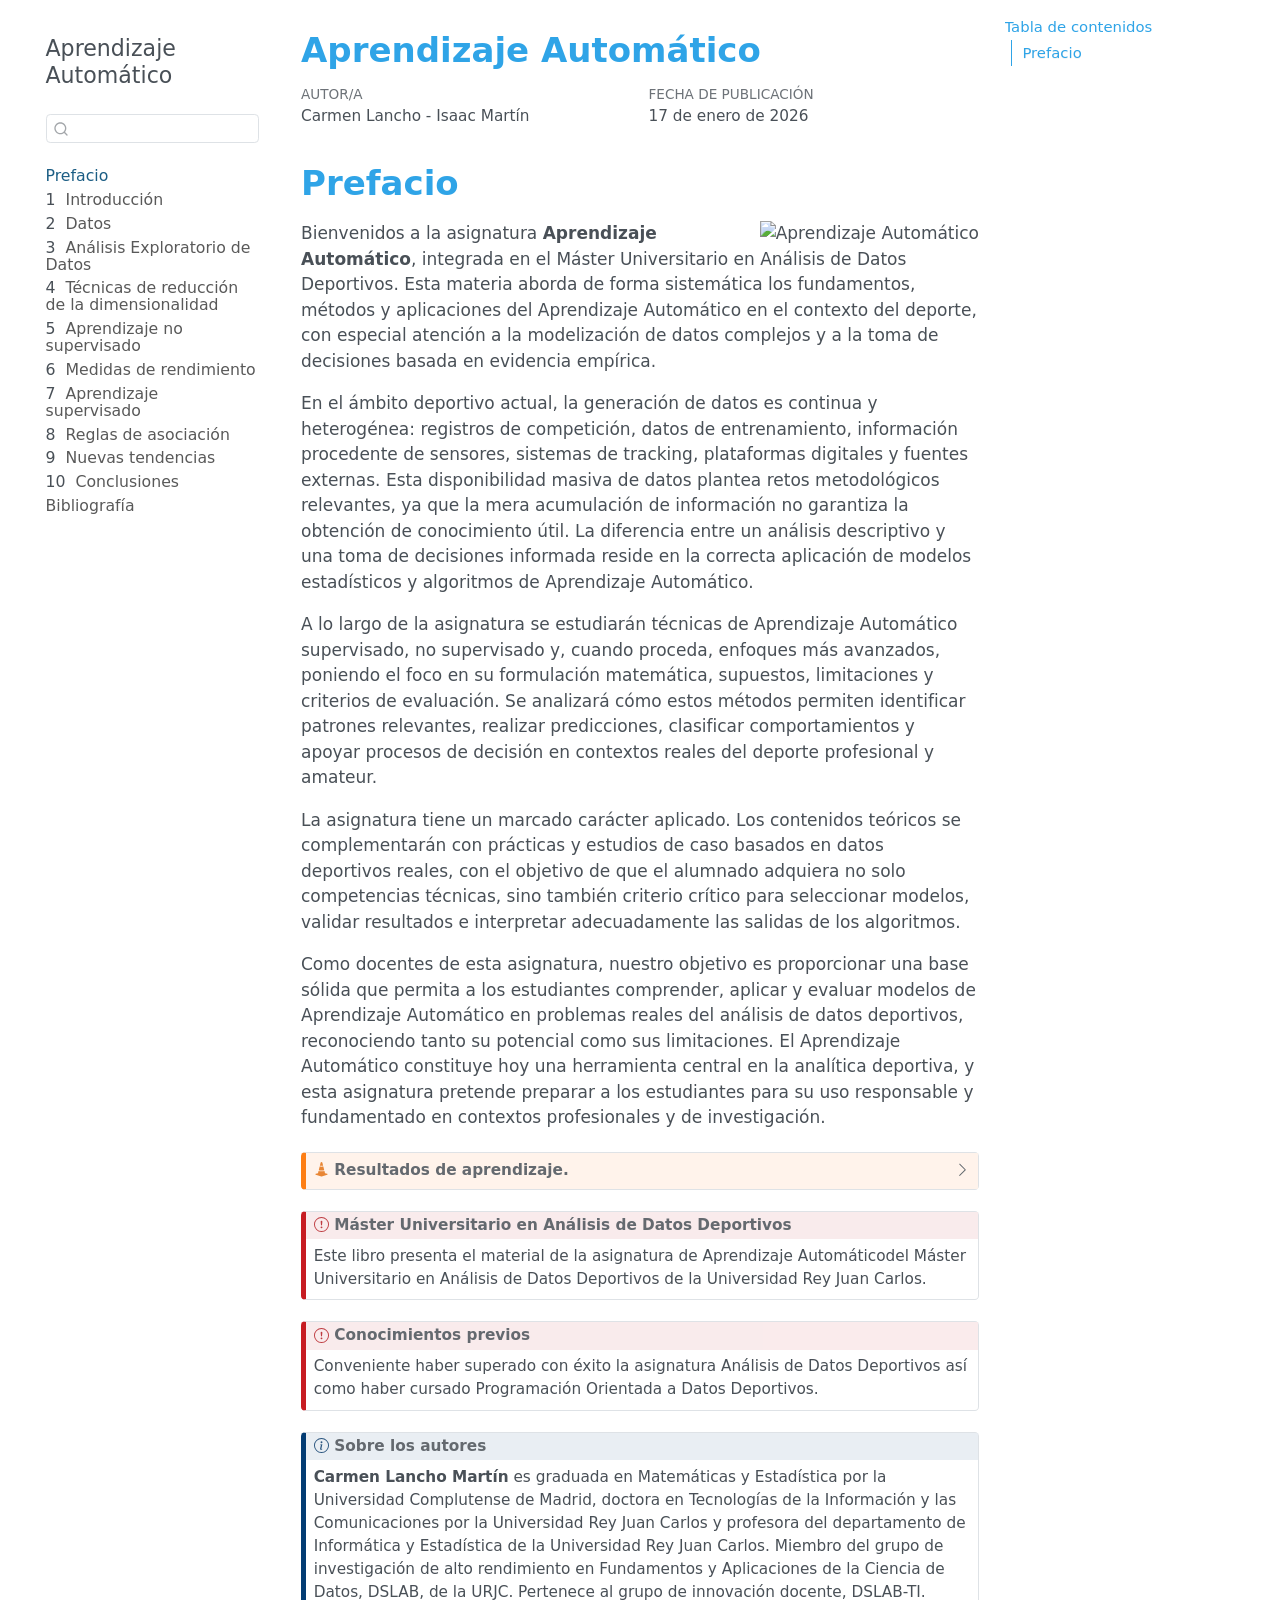
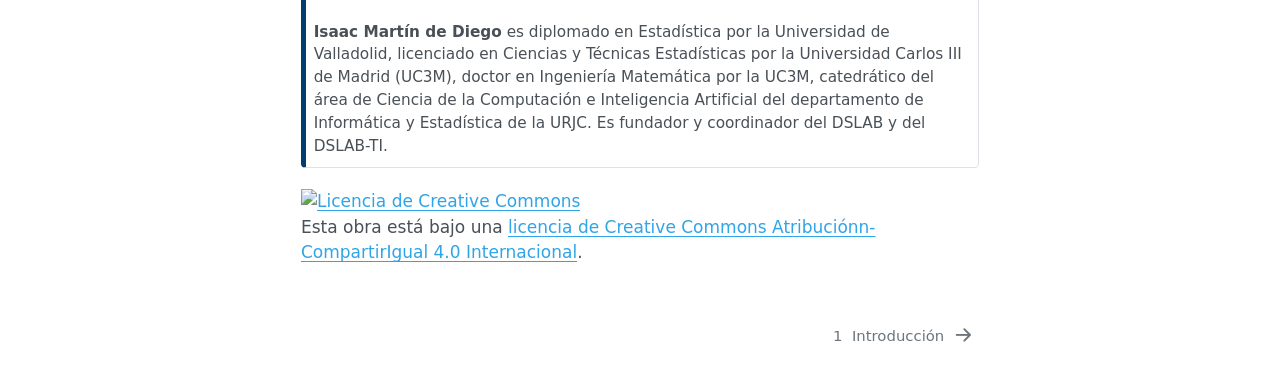
==== docs/index.html @ eb13094b "libro musa" ====
<!DOCTYPE html>
<html xmlns="http://www.w3.org/1999/xhtml" lang="es" xml:lang="es"><head>

<meta charset="utf-8">
<meta name="generator" content="quarto-1.6.42">

<meta name="viewport" content="width=device-width, initial-scale=1.0, user-scalable=yes">

<meta name="author" content="Carmen Lancho - Isaac Martín">

<title>Aprendizaje Automático</title>
<style>
code{white-space: pre-wrap;}
span.smallcaps{font-variant: small-caps;}
div.columns{display: flex; gap: min(4vw, 1.5em);}
div.column{flex: auto; overflow-x: auto;}
div.hanging-indent{margin-left: 1.5em; text-indent: -1.5em;}
ul.task-list{list-style: none;}
ul.task-list li input[type="checkbox"] {
  width: 0.8em;
  margin: 0 0.8em 0.2em -1em; /* quarto-specific, see https://github.com/quarto-dev/quarto-cli/issues/4556 */ 
  vertical-align: middle;
}
</style>


<script src="site_libs/quarto-nav/quarto-nav.js"></script>
<script src="site_libs/quarto-nav/headroom.min.js"></script>
<script src="site_libs/clipboard/clipboard.min.js"></script>
<script src="site_libs/quarto-search/autocomplete.umd.js"></script>
<script src="site_libs/quarto-search/fuse.min.js"></script>
<script src="site_libs/quarto-search/quarto-search.js"></script>
<meta name="quarto:offset" content="./">
<link href="./intro.html" rel="next">
<script src="site_libs/quarto-html/quarto.js"></script>
<script src="site_libs/quarto-html/popper.min.js"></script>
<script src="site_libs/quarto-html/tippy.umd.min.js"></script>
<script src="site_libs/quarto-html/anchor.min.js"></script>
<link href="site_libs/quarto-html/tippy.css" rel="stylesheet">
<link href="site_libs/quarto-html/quarto-syntax-highlighting-2f5df379a58b258e96c21c0638c20c03.css" rel="stylesheet" id="quarto-text-highlighting-styles">
<script src="site_libs/bootstrap/bootstrap.min.js"></script>
<link href="site_libs/bootstrap/bootstrap-icons.css" rel="stylesheet">
<link href="site_libs/bootstrap/bootstrap-23d6ac4f9a19bb637dc5af5d1e4747a8.min.css" rel="stylesheet" append-hash="true" id="quarto-bootstrap" data-mode="light">
<script id="quarto-search-options" type="application/json">{
  "location": "sidebar",
  "copy-button": false,
  "collapse-after": 3,
  "panel-placement": "start",
  "type": "textbox",
  "limit": 50,
  "keyboard-shortcut": [
    "f",
    "/",
    "s"
  ],
  "show-item-context": false,
  "language": {
    "search-no-results-text": "Sin resultados",
    "search-matching-documents-text": "documentos encontrados",
    "search-copy-link-title": "Copiar el enlace en la búsqueda",
    "search-hide-matches-text": "Ocultar resultados adicionales",
    "search-more-match-text": "resultado adicional en este documento",
    "search-more-matches-text": "resultados adicionales en este documento",
    "search-clear-button-title": "Borrar",
    "search-text-placeholder": "",
    "search-detached-cancel-button-title": "Cancelar",
    "search-submit-button-title": "Enviar",
    "search-label": "Buscar"
  }
}</script>


</head>

<body class="nav-sidebar floating">

<div id="quarto-search-results"></div>
  <header id="quarto-header" class="headroom fixed-top">
  <nav class="quarto-secondary-nav">
    <div class="container-fluid d-flex">
      <button type="button" class="quarto-btn-toggle btn" data-bs-toggle="collapse" role="button" data-bs-target=".quarto-sidebar-collapse-item" aria-controls="quarto-sidebar" aria-expanded="false" aria-label="Alternar barra lateral" onclick="if (window.quartoToggleHeadroom) { window.quartoToggleHeadroom(); }">
        <i class="bi bi-layout-text-sidebar-reverse"></i>
      </button>
        <nav class="quarto-page-breadcrumbs" aria-label="breadcrumb"><ol class="breadcrumb"><li class="breadcrumb-item"><a href="./index.html">Prefacio</a></li></ol></nav>
        <a class="flex-grow-1" role="navigation" data-bs-toggle="collapse" data-bs-target=".quarto-sidebar-collapse-item" aria-controls="quarto-sidebar" aria-expanded="false" aria-label="Alternar barra lateral" onclick="if (window.quartoToggleHeadroom) { window.quartoToggleHeadroom(); }">      
        </a>
      <button type="button" class="btn quarto-search-button" aria-label="Buscar" onclick="window.quartoOpenSearch();">
        <i class="bi bi-search"></i>
      </button>
    </div>
  </nav>
</header>
<!-- content -->
<div id="quarto-content" class="quarto-container page-columns page-rows-contents page-layout-article">
<!-- sidebar -->
  <nav id="quarto-sidebar" class="sidebar collapse collapse-horizontal quarto-sidebar-collapse-item sidebar-navigation floating overflow-auto">
    <div class="pt-lg-2 mt-2 text-left sidebar-header">
    <div class="sidebar-title mb-0 py-0">
      <a href="./">Aprendizaje Automático</a> 
    </div>
      </div>
        <div class="mt-2 flex-shrink-0 align-items-center">
        <div class="sidebar-search">
        <div id="quarto-search" class="" title="Buscar"></div>
        </div>
        </div>
    <div class="sidebar-menu-container"> 
    <ul class="list-unstyled mt-1">
        <li class="sidebar-item">
  <div class="sidebar-item-container"> 
  <a href="./index.html" class="sidebar-item-text sidebar-link active">
 <span class="menu-text">Prefacio</span></a>
  </div>
</li>
        <li class="sidebar-item">
  <div class="sidebar-item-container"> 
  <a href="./intro.html" class="sidebar-item-text sidebar-link">
 <span class="menu-text"><span class="chapter-number">1</span>&nbsp; <span class="chapter-title">Introducción</span></span></a>
  </div>
</li>
        <li class="sidebar-item">
  <div class="sidebar-item-container"> 
  <a href="./data.html" class="sidebar-item-text sidebar-link">
 <span class="menu-text"><span class="chapter-number">2</span>&nbsp; <span class="chapter-title">Datos</span></span></a>
  </div>
</li>
        <li class="sidebar-item">
  <div class="sidebar-item-container"> 
  <a href="./eda.html" class="sidebar-item-text sidebar-link">
 <span class="menu-text"><span class="chapter-number">3</span>&nbsp; <span class="chapter-title">Análisis Exploratorio de Datos</span></span></a>
  </div>
</li>
        <li class="sidebar-item">
  <div class="sidebar-item-container"> 
  <a href="./reddim.html" class="sidebar-item-text sidebar-link">
 <span class="menu-text"><span class="chapter-number">4</span>&nbsp; <span class="chapter-title">Técnicas de reducción de la dimensionalidad</span></span></a>
  </div>
</li>
        <li class="sidebar-item">
  <div class="sidebar-item-container"> 
  <a href="./aprnosup.html" class="sidebar-item-text sidebar-link">
 <span class="menu-text"><span class="chapter-number">5</span>&nbsp; <span class="chapter-title">Aprendizaje no supervisado</span></span></a>
  </div>
</li>
        <li class="sidebar-item">
  <div class="sidebar-item-container"> 
  <a href="./eval.html" class="sidebar-item-text sidebar-link">
 <span class="menu-text"><span class="chapter-number">6</span>&nbsp; <span class="chapter-title">Medidas de rendimiento</span></span></a>
  </div>
</li>
        <li class="sidebar-item">
  <div class="sidebar-item-container"> 
  <a href="./aprsup.html" class="sidebar-item-text sidebar-link">
 <span class="menu-text"><span class="chapter-number">7</span>&nbsp; <span class="chapter-title">Aprendizaje supervisado</span></span></a>
  </div>
</li>
        <li class="sidebar-item">
  <div class="sidebar-item-container"> 
  <a href="./reglas.html" class="sidebar-item-text sidebar-link">
 <span class="menu-text"><span class="chapter-number">8</span>&nbsp; <span class="chapter-title">Reglas de asociación</span></span></a>
  </div>
</li>
        <li class="sidebar-item">
  <div class="sidebar-item-container"> 
  <a href="./nuevas.html" class="sidebar-item-text sidebar-link">
 <span class="menu-text"><span class="chapter-number">9</span>&nbsp; <span class="chapter-title">Nuevas tendencias</span></span></a>
  </div>
</li>
        <li class="sidebar-item">
  <div class="sidebar-item-container"> 
  <a href="./conclusiones.html" class="sidebar-item-text sidebar-link">
 <span class="menu-text"><span class="chapter-number">10</span>&nbsp; <span class="chapter-title">Conclusiones</span></span></a>
  </div>
</li>
        <li class="sidebar-item">
  <div class="sidebar-item-container"> 
  <a href="./references.html" class="sidebar-item-text sidebar-link">
 <span class="menu-text">Bibliografía</span></a>
  </div>
</li>
    </ul>
    </div>
</nav>
<div id="quarto-sidebar-glass" class="quarto-sidebar-collapse-item" data-bs-toggle="collapse" data-bs-target=".quarto-sidebar-collapse-item"></div>
<!-- margin-sidebar -->
    <div id="quarto-margin-sidebar" class="sidebar margin-sidebar">
        <nav id="TOC" role="doc-toc" class="toc-active">
    <h2 id="toc-title">Tabla de contenidos</h2>
   
  <ul>
  <li><a href="#prefacio" id="toc-prefacio" class="nav-link active" data-scroll-target="#prefacio">Prefacio</a></li>
  </ul>
</nav>
    </div>
<!-- main -->
<main class="content" id="quarto-document-content">

<header id="title-block-header" class="quarto-title-block default">
<div class="quarto-title">
<h1 class="title">Aprendizaje Automático</h1>
</div>



<div class="quarto-title-meta">

    <div>
    <div class="quarto-title-meta-heading">Autor/a</div>
    <div class="quarto-title-meta-contents">
             <p>Carmen Lancho - Isaac Martín </p>
          </div>
  </div>
    
    <div>
    <div class="quarto-title-meta-heading">Fecha de publicación</div>
    <div class="quarto-title-meta-contents">
      <p class="date">17 de enero de 2026</p>
    </div>
  </div>
  
    
  </div>
  


</header>



<section id="prefacio" class="level1 unnumbered">
<h1 class="unnumbered">Prefacio</h1><p><img src="DSLab_logo_2.png" title="Aprendizaje Automático" class="quarto-cover-image img-fluid"></p>
<p>Bienvenidos a la asignatura <strong>Aprendizaje Automático</strong>, integrada en el Máster Universitario en Análisis de Datos Deportivos. Esta materia aborda de forma sistemática los fundamentos, métodos y aplicaciones del Aprendizaje Automático en el contexto del deporte, con especial atención a la modelización de datos complejos y a la toma de decisiones basada en evidencia empírica.</p>
<p>En el ámbito deportivo actual, la generación de datos es continua y heterogénea: registros de competición, datos de entrenamiento, información procedente de sensores, sistemas de tracking, plataformas digitales y fuentes externas. Esta disponibilidad masiva de datos plantea retos metodológicos relevantes, ya que la mera acumulación de información no garantiza la obtención de conocimiento útil. La diferencia entre un análisis descriptivo y una toma de decisiones informada reside en la correcta aplicación de modelos estadísticos y algoritmos de Aprendizaje Automático.</p>
<p>A lo largo de la asignatura se estudiarán técnicas de Aprendizaje Automático supervisado, no supervisado y, cuando proceda, enfoques más avanzados, poniendo el foco en su formulación matemática, supuestos, limitaciones y criterios de evaluación. Se analizará cómo estos métodos permiten identificar patrones relevantes, realizar predicciones, clasificar comportamientos y apoyar procesos de decisión en contextos reales del deporte profesional y amateur.</p>
<p>La asignatura tiene un marcado carácter aplicado. Los contenidos teóricos se complementarán con prácticas y estudios de caso basados en datos deportivos reales, con el objetivo de que el alumnado adquiera no solo competencias técnicas, sino también criterio crítico para seleccionar modelos, validar resultados e interpretar adecuadamente las salidas de los algoritmos.</p>
<p>Como docentes de esta asignatura, nuestro objetivo es proporcionar una base sólida que permita a los estudiantes comprender, aplicar y evaluar modelos de Aprendizaje Automático en problemas reales del análisis de datos deportivos, reconociendo tanto su potencial como sus limitaciones. El Aprendizaje Automático constituye hoy una herramienta central en la analítica deportiva, y esta asignatura pretende preparar a los estudiantes para su uso responsable y fundamentado en contextos profesionales y de investigación.</p>
<div class="callout callout-style-default callout-caution callout-titled">
<div class="callout-header d-flex align-content-center" data-bs-toggle="collapse" data-bs-target=".callout-1-contents" aria-controls="callout-1" aria-expanded="false" aria-label="Toggle callout">
<div class="callout-icon-container">
<i class="callout-icon"></i>
</div>
<div class="callout-title-container flex-fill">
Resultados de aprendizaje.
</div>
<div class="callout-btn-toggle d-inline-block border-0 py-1 ps-1 pe-0 float-end"><i class="callout-toggle"></i></div>
</div>
<div id="callout-1" class="callout-1-contents callout-collapse collapse">
<div class="callout-body-container callout-body">
<ul>
<li><p>COM1. Trabajar en equipos interdisciplinares formados por profesionales de diversos ámbitos de conocimiento relacionados con el deporte.</p></li>
<li><p>COM2. Desarrollar y aplicar ideas originales en el área de análisis de datos deportivos, utilizando para ello las metodologías y herramientas tecnológicas disponibles.</p></li>
<li><p>COM3. Desarrollar la capacidad de autoaprendizaje continuo en ingeniería y análisis de datos deportivos, utilizando fuentes de información y referencias científicas fiables y actualizadas para mantenerse al día con los avances en el estado del arte o de la técnica.</p></li>
<li><p>COM4. Redactar y presentar documentos técnicos y científicos</p></li>
<li><p>COM5. Aplicar las diferentes metodologías, procesos y herramientas de aprendizaje automático para detectar y analizar información latente en datos deportivos.</p></li>
<li><p>COM8. Integrar y aplicar las distintas metodologías y técnicas de análisis de datos en un entorno deportivo, maximizando la eficiencia y precisión de los análisis.</p></li>
<li><p>COM10. Diseñar modelos de datos avanzados adaptados al dominio deportivo.</p></li>
<li><p>COM12. Adaptar y aplicar nuevas tendencias tecnológicas, como el uso de inteligencia artificial, aprendizaje automático, Big Data, y análisis en tiempo real, en el desarrollo de sistemas de ingeniería y análisis de datos, con el fin de mejorar el rendimiento y la eficiencia en el análisis deportivo.</p></li>
<li><p>COM14. Integrar principios de sostenibilidad y responsabilidad social en proyectos de análisis de datos deportivos, promoviendo prácticas éticas, inclusivas y que respeten los derechos humanos y el medio ambiente.</p></li>
<li><p>CON1. Conocer aspectos avanzados de los lenguajes más utilizados por los analistas de datos: R, Python.</p></li>
<li><p>CON4. Clasificar las principales herramientas y plataformas del ecosistema de análisis de datos deportivos, comprendiendo sus características, funcionalidades y aplicaciones teórico/prácticas.</p></li>
<li><p>HAB1. Identificar y proponer soluciones a problemas específicos en la gestión y análisis de datos deportivos, adaptando técnicas de análisis a las necesidades de diferentes contextos y fuentes de datos en el dominio del deporte.</p></li>
<li><p>HAB3. Desarrollar modelos matemáticos que permitan evaluar el rendimiento técnico-táctico de deportistas y equipos deportivos.</p></li>
<li><p>HAB6. Aplicar técnicas de aprendizaje automático basadas en asociación, agrupamiento, árboles de decisión y redes neuronales para el análisis de grandes conjuntos de datos en el entorno deportivo</p></li>
</ul>
</div>
</div>
</div>
<div class="callout callout-style-default callout-important callout-titled" title="Máster Universitario en Análisis de Datos Deportivos">
<div class="callout-header d-flex align-content-center">
<div class="callout-icon-container">
<i class="callout-icon"></i>
</div>
<div class="callout-title-container flex-fill">
Máster Universitario en Análisis de Datos Deportivos
</div>
</div>
<div class="callout-body-container callout-body">
<p>Este libro presenta el material de la asignatura de Aprendizaje Automáticodel Máster Universitario en Análisis de Datos Deportivos de la Universidad Rey Juan Carlos.</p>
</div>
</div>
<div class="callout callout-style-default callout-important callout-titled" title="Conocimientos previos">
<div class="callout-header d-flex align-content-center">
<div class="callout-icon-container">
<i class="callout-icon"></i>
</div>
<div class="callout-title-container flex-fill">
Conocimientos previos
</div>
</div>
<div class="callout-body-container callout-body">
<p>Conveniente haber superado con éxito la asignatura Análisis de Datos Deportivos así como haber cursado Programación Orientada a Datos Deportivos.</p>
</div>
</div>
<div class="callout callout-style-default callout-note callout-titled" title="Sobre los autores">
<div class="callout-header d-flex align-content-center">
<div class="callout-icon-container">
<i class="callout-icon"></i>
</div>
<div class="callout-title-container flex-fill">
Sobre los autores
</div>
</div>
<div class="callout-body-container callout-body">
<p><strong>Carmen Lancho Martín</strong> es graduada en Matemáticas y Estadística por la Universidad Complutense de Madrid, doctora en Tecnologías de la Información y las Comunicaciones por la Universidad Rey Juan Carlos y profesora del departamento de Informática y Estadística de la Universidad Rey Juan Carlos. Miembro del grupo de investigación de alto rendimiento en Fundamentos y Aplicaciones de la Ciencia de Datos, DSLAB, de la URJC. Pertenece al grupo de innovación docente, DSLAB-TI.</p>
<p><strong>Isaac Martín de Diego</strong> es diplomado en Estadística por la Universidad de Valladolid, licenciado en Ciencias y Técnicas Estadísticas por la Universidad Carlos III de Madrid (UC3M), doctor en Ingeniería Matemática por la UC3M, catedrático del área de Ciencia de la Computación e Inteligencia Artificial del departamento de Informática y Estadística de la URJC. Es fundador y coordinador del DSLAB y del DSLAB-TI.</p>
</div>
</div>
<p><a rel="license" href="http://creativecommons.org/licenses/by-sa/4.0/"><img src="https://i.creativecommons.org/l/by-sa/4.0/88x31.png" alt="Licencia de Creative Commons" style="border-width:0"></a><br>Esta obra está bajo una <a rel="license" href="http://creativecommons.org/licenses/by-sa/4.0/">licencia de Creative Commons Atribuciónn-CompartirIgual 4.0 Internacional</a>.</p>


</section>

</main> <!-- /main -->
<script id="quarto-html-after-body" type="application/javascript">
window.document.addEventListener("DOMContentLoaded", function (event) {
  const toggleBodyColorMode = (bsSheetEl) => {
    const mode = bsSheetEl.getAttribute("data-mode");
    const bodyEl = window.document.querySelector("body");
    if (mode === "dark") {
      bodyEl.classList.add("quarto-dark");
      bodyEl.classList.remove("quarto-light");
    } else {
      bodyEl.classList.add("quarto-light");
      bodyEl.classList.remove("quarto-dark");
    }
  }
  const toggleBodyColorPrimary = () => {
    const bsSheetEl = window.document.querySelector("link#quarto-bootstrap");
    if (bsSheetEl) {
      toggleBodyColorMode(bsSheetEl);
    }
  }
  toggleBodyColorPrimary();  
  const icon = "";
  const anchorJS = new window.AnchorJS();
  anchorJS.options = {
    placement: 'right',
    icon: icon
  };
  anchorJS.add('.anchored');
  const isCodeAnnotation = (el) => {
    for (const clz of el.classList) {
      if (clz.startsWith('code-annotation-')) {                     
        return true;
      }
    }
    return false;
  }
  const onCopySuccess = function(e) {
    // button target
    const button = e.trigger;
    // don't keep focus
    button.blur();
    // flash "checked"
    button.classList.add('code-copy-button-checked');
    var currentTitle = button.getAttribute("title");
    button.setAttribute("title", "Copiado");
    let tooltip;
    if (window.bootstrap) {
      button.setAttribute("data-bs-toggle", "tooltip");
      button.setAttribute("data-bs-placement", "left");
      button.setAttribute("data-bs-title", "Copiado");
      tooltip = new bootstrap.Tooltip(button, 
        { trigger: "manual", 
          customClass: "code-copy-button-tooltip",
          offset: [0, -8]});
      tooltip.show();    
    }
    setTimeout(function() {
      if (tooltip) {
        tooltip.hide();
        button.removeAttribute("data-bs-title");
        button.removeAttribute("data-bs-toggle");
        button.removeAttribute("data-bs-placement");
      }
      button.setAttribute("title", currentTitle);
      button.classList.remove('code-copy-button-checked');
    }, 1000);
    // clear code selection
    e.clearSelection();
  }
  const getTextToCopy = function(trigger) {
      const codeEl = trigger.previousElementSibling.cloneNode(true);
      for (const childEl of codeEl.children) {
        if (isCodeAnnotation(childEl)) {
          childEl.remove();
        }
      }
      return codeEl.innerText;
  }
  const clipboard = new window.ClipboardJS('.code-copy-button:not([data-in-quarto-modal])', {
    text: getTextToCopy
  });
  clipboard.on('success', onCopySuccess);
  if (window.document.getElementById('quarto-embedded-source-code-modal')) {
    const clipboardModal = new window.ClipboardJS('.code-copy-button[data-in-quarto-modal]', {
      text: getTextToCopy,
      container: window.document.getElementById('quarto-embedded-source-code-modal')
    });
    clipboardModal.on('success', onCopySuccess);
  }
    var localhostRegex = new RegExp(/^(?:http|https):\/\/localhost\:?[0-9]*\//);
    var mailtoRegex = new RegExp(/^mailto:/);
      var filterRegex = new RegExp('/' + window.location.host + '/');
    var isInternal = (href) => {
        return filterRegex.test(href) || localhostRegex.test(href) || mailtoRegex.test(href);
    }
    // Inspect non-navigation links and adorn them if external
 	var links = window.document.querySelectorAll('a[href]:not(.nav-link):not(.navbar-brand):not(.toc-action):not(.sidebar-link):not(.sidebar-item-toggle):not(.pagination-link):not(.no-external):not([aria-hidden]):not(.dropdown-item):not(.quarto-navigation-tool):not(.about-link)');
    for (var i=0; i<links.length; i++) {
      const link = links[i];
      if (!isInternal(link.href)) {
        // undo the damage that might have been done by quarto-nav.js in the case of
        // links that we want to consider external
        if (link.dataset.originalHref !== undefined) {
          link.href = link.dataset.originalHref;
        }
      }
    }
  function tippyHover(el, contentFn, onTriggerFn, onUntriggerFn) {
    const config = {
      allowHTML: true,
      maxWidth: 500,
      delay: 100,
      arrow: false,
      appendTo: function(el) {
          return el.parentElement;
      },
      interactive: true,
      interactiveBorder: 10,
      theme: 'quarto',
      placement: 'bottom-start',
    };
    if (contentFn) {
      config.content = contentFn;
    }
    if (onTriggerFn) {
      config.onTrigger = onTriggerFn;
    }
    if (onUntriggerFn) {
      config.onUntrigger = onUntriggerFn;
    }
    window.tippy(el, config); 
  }
  const noterefs = window.document.querySelectorAll('a[role="doc-noteref"]');
  for (var i=0; i<noterefs.length; i++) {
    const ref = noterefs[i];
    tippyHover(ref, function() {
      // use id or data attribute instead here
      let href = ref.getAttribute('data-footnote-href') || ref.getAttribute('href');
      try { href = new URL(href).hash; } catch {}
      const id = href.replace(/^#\/?/, "");
      const note = window.document.getElementById(id);
      if (note) {
        return note.innerHTML;
      } else {
        return "";
      }
    });
  }
  const xrefs = window.document.querySelectorAll('a.quarto-xref');
  const processXRef = (id, note) => {
    // Strip column container classes
    const stripColumnClz = (el) => {
      el.classList.remove("page-full", "page-columns");
      if (el.children) {
        for (const child of el.children) {
          stripColumnClz(child);
        }
      }
    }
    stripColumnClz(note)
    if (id === null || id.startsWith('sec-')) {
      // Special case sections, only their first couple elements
      const container = document.createElement("div");
      if (note.children && note.children.length > 2) {
        container.appendChild(note.children[0].cloneNode(true));
        for (let i = 1; i < note.children.length; i++) {
          const child = note.children[i];
          if (child.tagName === "P" && child.innerText === "") {
            continue;
          } else {
            container.appendChild(child.cloneNode(true));
            break;
          }
        }
        if (window.Quarto?.typesetMath) {
          window.Quarto.typesetMath(container);
        }
        return container.innerHTML
      } else {
        if (window.Quarto?.typesetMath) {
          window.Quarto.typesetMath(note);
        }
        return note.innerHTML;
      }
    } else {
      // Remove any anchor links if they are present
      const anchorLink = note.querySelector('a.anchorjs-link');
      if (anchorLink) {
        anchorLink.remove();
      }
      if (window.Quarto?.typesetMath) {
        window.Quarto.typesetMath(note);
      }
      if (note.classList.contains("callout")) {
        return note.outerHTML;
      } else {
        return note.innerHTML;
      }
    }
  }
  for (var i=0; i<xrefs.length; i++) {
    const xref = xrefs[i];
    tippyHover(xref, undefined, function(instance) {
      instance.disable();
      let url = xref.getAttribute('href');
      let hash = undefined; 
      if (url.startsWith('#')) {
        hash = url;
      } else {
        try { hash = new URL(url).hash; } catch {}
      }
      if (hash) {
        const id = hash.replace(/^#\/?/, "");
        const note = window.document.getElementById(id);
        if (note !== null) {
          try {
            const html = processXRef(id, note.cloneNode(true));
            instance.setContent(html);
          } finally {
            instance.enable();
            instance.show();
          }
        } else {
          // See if we can fetch this
          fetch(url.split('#')[0])
          .then(res => res.text())
          .then(html => {
            const parser = new DOMParser();
            const htmlDoc = parser.parseFromString(html, "text/html");
            const note = htmlDoc.getElementById(id);
            if (note !== null) {
              const html = processXRef(id, note);
              instance.setContent(html);
            } 
          }).finally(() => {
            instance.enable();
            instance.show();
          });
        }
      } else {
        // See if we can fetch a full url (with no hash to target)
        // This is a special case and we should probably do some content thinning / targeting
        fetch(url)
        .then(res => res.text())
        .then(html => {
          const parser = new DOMParser();
          const htmlDoc = parser.parseFromString(html, "text/html");
          const note = htmlDoc.querySelector('main.content');
          if (note !== null) {
            // This should only happen for chapter cross references
            // (since there is no id in the URL)
            // remove the first header
            if (note.children.length > 0 && note.children[0].tagName === "HEADER") {
              note.children[0].remove();
            }
            const html = processXRef(null, note);
            instance.setContent(html);
          } 
        }).finally(() => {
          instance.enable();
          instance.show();
        });
      }
    }, function(instance) {
    });
  }
      let selectedAnnoteEl;
      const selectorForAnnotation = ( cell, annotation) => {
        let cellAttr = 'data-code-cell="' + cell + '"';
        let lineAttr = 'data-code-annotation="' +  annotation + '"';
        const selector = 'span[' + cellAttr + '][' + lineAttr + ']';
        return selector;
      }
      const selectCodeLines = (annoteEl) => {
        const doc = window.document;
        const targetCell = annoteEl.getAttribute("data-target-cell");
        const targetAnnotation = annoteEl.getAttribute("data-target-annotation");
        const annoteSpan = window.document.querySelector(selectorForAnnotation(targetCell, targetAnnotation));
        const lines = annoteSpan.getAttribute("data-code-lines").split(",");
        const lineIds = lines.map((line) => {
          return targetCell + "-" + line;
        })
        let top = null;
        let height = null;
        let parent = null;
        if (lineIds.length > 0) {
            //compute the position of the single el (top and bottom and make a div)
            const el = window.document.getElementById(lineIds[0]);
            top = el.offsetTop;
            height = el.offsetHeight;
            parent = el.parentElement.parentElement;
          if (lineIds.length > 1) {
            const lastEl = window.document.getElementById(lineIds[lineIds.length - 1]);
            const bottom = lastEl.offsetTop + lastEl.offsetHeight;
            height = bottom - top;
          }
          if (top !== null && height !== null && parent !== null) {
            // cook up a div (if necessary) and position it 
            let div = window.document.getElementById("code-annotation-line-highlight");
            if (div === null) {
              div = window.document.createElement("div");
              div.setAttribute("id", "code-annotation-line-highlight");
              div.style.position = 'absolute';
              parent.appendChild(div);
            }
            div.style.top = top - 2 + "px";
            div.style.height = height + 4 + "px";
            div.style.left = 0;
            let gutterDiv = window.document.getElementById("code-annotation-line-highlight-gutter");
            if (gutterDiv === null) {
              gutterDiv = window.document.createElement("div");
              gutterDiv.setAttribute("id", "code-annotation-line-highlight-gutter");
              gutterDiv.style.position = 'absolute';
              const codeCell = window.document.getElementById(targetCell);
              const gutter = codeCell.querySelector('.code-annotation-gutter');
              gutter.appendChild(gutterDiv);
            }
            gutterDiv.style.top = top - 2 + "px";
            gutterDiv.style.height = height + 4 + "px";
          }
          selectedAnnoteEl = annoteEl;
        }
      };
      const unselectCodeLines = () => {
        const elementsIds = ["code-annotation-line-highlight", "code-annotation-line-highlight-gutter"];
        elementsIds.forEach((elId) => {
          const div = window.document.getElementById(elId);
          if (div) {
            div.remove();
          }
        });
        selectedAnnoteEl = undefined;
      };
        // Handle positioning of the toggle
    window.addEventListener(
      "resize",
      throttle(() => {
        elRect = undefined;
        if (selectedAnnoteEl) {
          selectCodeLines(selectedAnnoteEl);
        }
      }, 10)
    );
    function throttle(fn, ms) {
    let throttle = false;
    let timer;
      return (...args) => {
        if(!throttle) { // first call gets through
            fn.apply(this, args);
            throttle = true;
        } else { // all the others get throttled
            if(timer) clearTimeout(timer); // cancel #2
            timer = setTimeout(() => {
              fn.apply(this, args);
              timer = throttle = false;
            }, ms);
        }
      };
    }
      // Attach click handler to the DT
      const annoteDls = window.document.querySelectorAll('dt[data-target-cell]');
      for (const annoteDlNode of annoteDls) {
        annoteDlNode.addEventListener('click', (event) => {
          const clickedEl = event.target;
          if (clickedEl !== selectedAnnoteEl) {
            unselectCodeLines();
            const activeEl = window.document.querySelector('dt[data-target-cell].code-annotation-active');
            if (activeEl) {
              activeEl.classList.remove('code-annotation-active');
            }
            selectCodeLines(clickedEl);
            clickedEl.classList.add('code-annotation-active');
          } else {
            // Unselect the line
            unselectCodeLines();
            clickedEl.classList.remove('code-annotation-active');
          }
        });
      }
  const findCites = (el) => {
    const parentEl = el.parentElement;
    if (parentEl) {
      const cites = parentEl.dataset.cites;
      if (cites) {
        return {
          el,
          cites: cites.split(' ')
        };
      } else {
        return findCites(el.parentElement)
      }
    } else {
      return undefined;
    }
  };
  var bibliorefs = window.document.querySelectorAll('a[role="doc-biblioref"]');
  for (var i=0; i<bibliorefs.length; i++) {
    const ref = bibliorefs[i];
    const citeInfo = findCites(ref);
    if (citeInfo) {
      tippyHover(citeInfo.el, function() {
        var popup = window.document.createElement('div');
        citeInfo.cites.forEach(function(cite) {
          var citeDiv = window.document.createElement('div');
          citeDiv.classList.add('hanging-indent');
          citeDiv.classList.add('csl-entry');
          var biblioDiv = window.document.getElementById('ref-' + cite);
          if (biblioDiv) {
            citeDiv.innerHTML = biblioDiv.innerHTML;
          }
          popup.appendChild(citeDiv);
        });
        return popup.innerHTML;
      });
    }
  }
});
</script>
<nav class="page-navigation">
  <div class="nav-page nav-page-previous">
  </div>
  <div class="nav-page nav-page-next">
      <a href="./intro.html" class="pagination-link" aria-label="Introducción">
        <span class="nav-page-text"><span class="chapter-number">1</span>&nbsp; <span class="chapter-title">Introducción</span></span> <i class="bi bi-arrow-right-short"></i>
      </a>
  </div>
</nav>
</div> <!-- /content -->




</body></html>
---- docs/site_libs/quarto-html/quarto-syntax-highlighting-2f5df379a58b258e96c21c0638c20c03.css ----
/* quarto syntax highlight colors */
:root {
  --quarto-hl-ot-color: #003B4F;
  --quarto-hl-at-color: #657422;
  --quarto-hl-ss-color: #20794D;
  --quarto-hl-an-color: #5E5E5E;
  --quarto-hl-fu-color: #4758AB;
  --quarto-hl-st-color: #20794D;
  --quarto-hl-cf-color: #003B4F;
  --quarto-hl-op-color: #5E5E5E;
  --quarto-hl-er-color: #AD0000;
  --quarto-hl-bn-color: #AD0000;
  --quarto-hl-al-color: #AD0000;
  --quarto-hl-va-color: #111111;
  --quarto-hl-bu-color: inherit;
  --quarto-hl-ex-color: inherit;
  --quarto-hl-pp-color: #AD0000;
  --quarto-hl-in-color: #5E5E5E;
  --quarto-hl-vs-color: #20794D;
  --quarto-hl-wa-color: #5E5E5E;
  --quarto-hl-do-color: #5E5E5E;
  --quarto-hl-im-color: #00769E;
  --quarto-hl-ch-color: #20794D;
  --quarto-hl-dt-color: #AD0000;
  --quarto-hl-fl-color: #AD0000;
  --quarto-hl-co-color: #5E5E5E;
  --quarto-hl-cv-color: #5E5E5E;
  --quarto-hl-cn-color: #8f5902;
  --quarto-hl-sc-color: #5E5E5E;
  --quarto-hl-dv-color: #AD0000;
  --quarto-hl-kw-color: #003B4F;
}

/* other quarto variables */
:root {
  --quarto-font-monospace: SFMono-Regular, Menlo, Monaco, Consolas, "Liberation Mono", "Courier New", monospace;
}

pre > code.sourceCode > span {
  color: #003B4F;
}

code span {
  color: #003B4F;
}

code.sourceCode > span {
  color: #003B4F;
}

div.sourceCode,
div.sourceCode pre.sourceCode {
  color: #003B4F;
}

code span.ot {
  color: #003B4F;
  font-style: inherit;
}

code span.at {
  color: #657422;
  font-style: inherit;
}

code span.ss {
  color: #20794D;
  font-style: inherit;
}

code span.an {
  color: #5E5E5E;
  font-style: inherit;
}

code span.fu {
  color: #4758AB;
  font-style: inherit;
}

code span.st {
  color: #20794D;
  font-style: inherit;
}

code span.cf {
  color: #003B4F;
  font-weight: bold;
  font-style: inherit;
}

code span.op {
  color: #5E5E5E;
  font-style: inherit;
}

code span.er {
  color: #AD0000;
  font-style: inherit;
}

code span.bn {
  color: #AD0000;
  font-style: inherit;
}

code span.al {
  color: #AD0000;
  font-style: inherit;
}

code span.va {
  color: #111111;
  font-style: inherit;
}

code span.bu {
  font-style: inherit;
}

code span.ex {
  font-style: inherit;
}

code span.pp {
  color: #AD0000;
  font-style: inherit;
}

code span.in {
  color: #5E5E5E;
  font-style: inherit;
}

code span.vs {
  color: #20794D;
  font-style: inherit;
}

code span.wa {
  color: #5E5E5E;
  font-style: italic;
}

code span.do {
  color: #5E5E5E;
  font-style: italic;
}

code span.im {
  color: #00769E;
  font-style: inherit;
}

code span.ch {
  color: #20794D;
  font-style: inherit;
}

code span.dt {
  color: #AD0000;
  font-style: inherit;
}

code span.fl {
  color: #AD0000;
  font-style: inherit;
}

code span.co {
  color: #5E5E5E;
  font-style: inherit;
}

code span.cv {
  color: #5E5E5E;
  font-style: italic;
}

code span.cn {
  color: #8f5902;
  font-style: inherit;
}

code span.sc {
  color: #5E5E5E;
  font-style: inherit;
}

code span.dv {
  color: #AD0000;
  font-style: inherit;
}

code span.kw {
  color: #003B4F;
  font-weight: bold;
  font-style: inherit;
}

.prevent-inlining {
  content: "</";
}

/*# sourceMappingURL=35eb38a806ee71ea6d2563be2308c832.css.map */
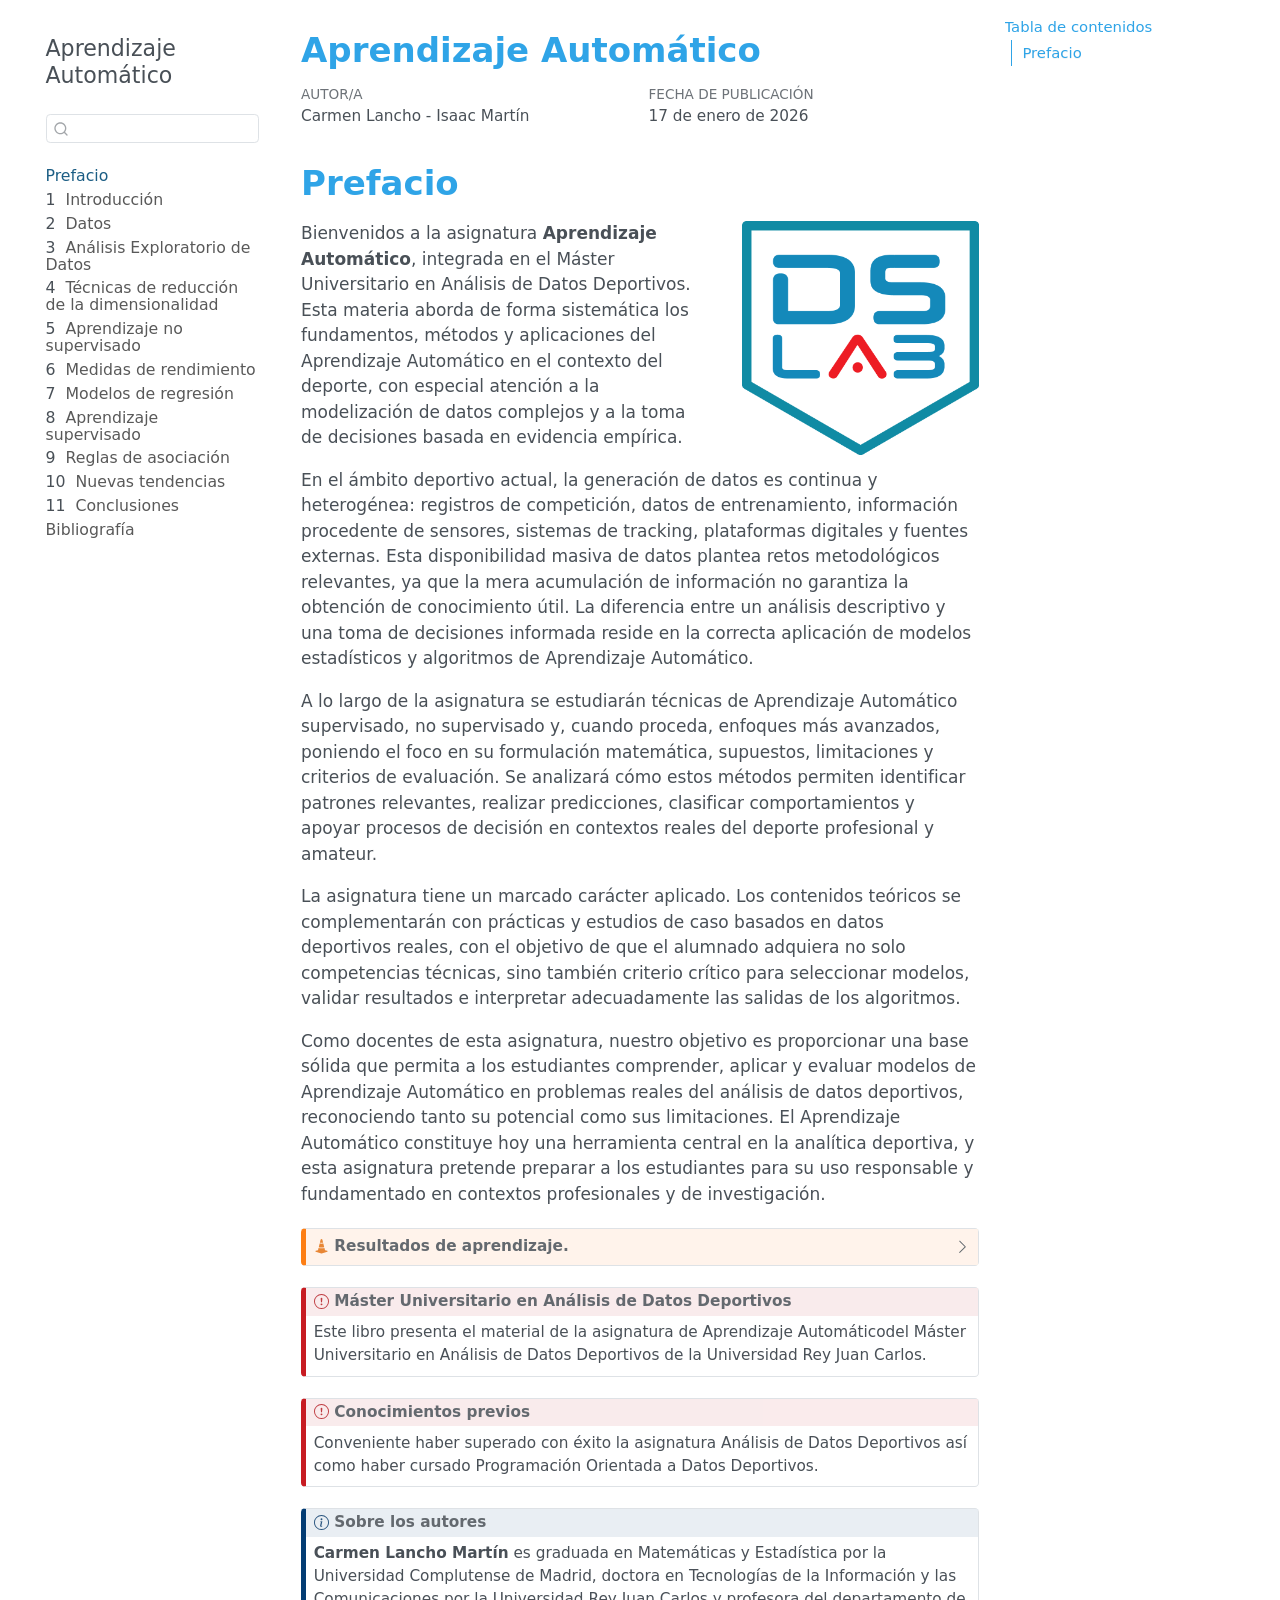
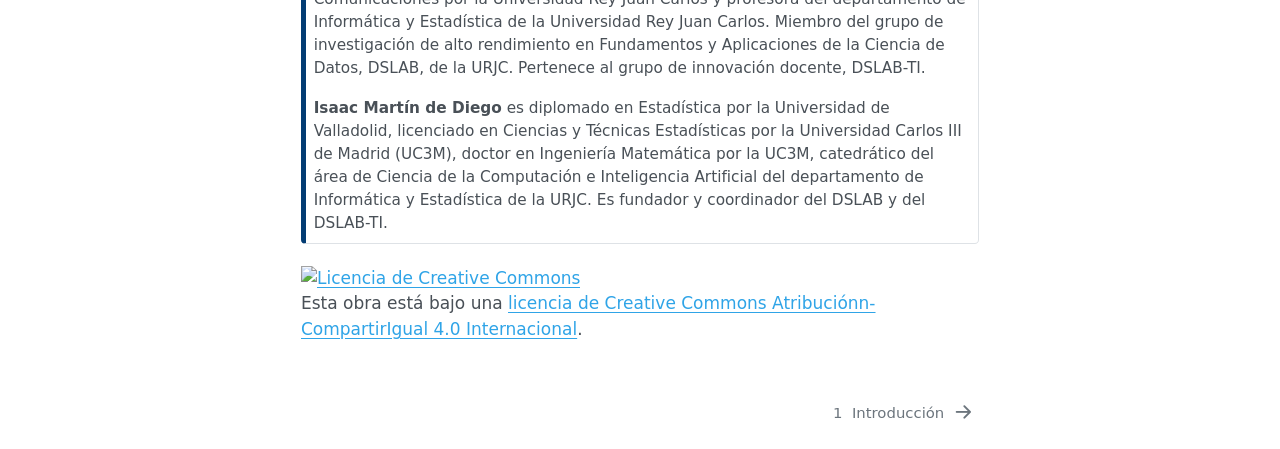
==== commit bd4ada3c: "actualización" ====
--- a/docs/index.html
+++ b/docs/index.html
@@ -2,7 +2,7 @@
 <html xmlns="http://www.w3.org/1999/xhtml" lang="es" xml:lang="es"><head>
 
 <meta charset="utf-8">
-<meta name="generator" content="quarto-1.6.42">
+<meta name="generator" content="quarto-1.5.57">
 
 <meta name="viewport" content="width=device-width, initial-scale=1.0, user-scalable=yes">
 
@@ -37,10 +37,10 @@
 <script src="site_libs/quarto-html/tippy.umd.min.js"></script>
 <script src="site_libs/quarto-html/anchor.min.js"></script>
 <link href="site_libs/quarto-html/tippy.css" rel="stylesheet">
-<link href="site_libs/quarto-html/quarto-syntax-highlighting-2f5df379a58b258e96c21c0638c20c03.css" rel="stylesheet" id="quarto-text-highlighting-styles">
+<link href="site_libs/quarto-html/quarto-syntax-highlighting.css" rel="stylesheet" id="quarto-text-highlighting-styles">
 <script src="site_libs/bootstrap/bootstrap.min.js"></script>
 <link href="site_libs/bootstrap/bootstrap-icons.css" rel="stylesheet">
-<link href="site_libs/bootstrap/bootstrap-23d6ac4f9a19bb637dc5af5d1e4747a8.min.css" rel="stylesheet" append-hash="true" id="quarto-bootstrap" data-mode="light">
+<link href="site_libs/bootstrap/bootstrap.min.css" rel="stylesheet" id="quarto-bootstrap" data-mode="light">
 <script id="quarto-search-options" type="application/json">{
   "location": "sidebar",
   "copy-button": false,
@@ -150,26 +150,32 @@
 </li>
         <li class="sidebar-item">
   <div class="sidebar-item-container"> 
+  <a href="./regresion.html" class="sidebar-item-text sidebar-link">
+ <span class="menu-text"><span class="chapter-number">7</span>&nbsp; <span class="chapter-title">Modelos de regresión</span></span></a>
+  </div>
+</li>
+        <li class="sidebar-item">
+  <div class="sidebar-item-container"> 
   <a href="./aprsup.html" class="sidebar-item-text sidebar-link">
- <span class="menu-text"><span class="chapter-number">7</span>&nbsp; <span class="chapter-title">Aprendizaje supervisado</span></span></a>
+ <span class="menu-text"><span class="chapter-number">8</span>&nbsp; <span class="chapter-title">Aprendizaje supervisado</span></span></a>
   </div>
 </li>
         <li class="sidebar-item">
   <div class="sidebar-item-container"> 
   <a href="./reglas.html" class="sidebar-item-text sidebar-link">
- <span class="menu-text"><span class="chapter-number">8</span>&nbsp; <span class="chapter-title">Reglas de asociación</span></span></a>
+ <span class="menu-text"><span class="chapter-number">9</span>&nbsp; <span class="chapter-title">Reglas de asociación</span></span></a>
   </div>
 </li>
         <li class="sidebar-item">
   <div class="sidebar-item-container"> 
   <a href="./nuevas.html" class="sidebar-item-text sidebar-link">
- <span class="menu-text"><span class="chapter-number">9</span>&nbsp; <span class="chapter-title">Nuevas tendencias</span></span></a>
+ <span class="menu-text"><span class="chapter-number">10</span>&nbsp; <span class="chapter-title">Nuevas tendencias</span></span></a>
   </div>
 </li>
         <li class="sidebar-item">
   <div class="sidebar-item-container"> 
   <a href="./conclusiones.html" class="sidebar-item-text sidebar-link">
- <span class="menu-text"><span class="chapter-number">10</span>&nbsp; <span class="chapter-title">Conclusiones</span></span></a>
+ <span class="menu-text"><span class="chapter-number">11</span>&nbsp; <span class="chapter-title">Conclusiones</span></span></a>
   </div>
 </li>
         <li class="sidebar-item">
@@ -393,6 +399,8 @@
   });
   clipboard.on('success', onCopySuccess);
   if (window.document.getElementById('quarto-embedded-source-code-modal')) {
+    // For code content inside modals, clipBoardJS needs to be initialized with a container option
+    // TODO: Check when it could be a function (https://github.com/zenorocha/clipboard.js/issues/860)
     const clipboardModal = new window.ClipboardJS('.code-copy-button[data-in-quarto-modal]', {
       text: getTextToCopy,
       container: window.document.getElementById('quarto-embedded-source-code-modal')
@@ -503,6 +511,7 @@
       if (window.Quarto?.typesetMath) {
         window.Quarto.typesetMath(note);
       }
+      // TODO in 1.5, we should make sure this works without a callout special case
       if (note.classList.contains("callout")) {
         return note.outerHTML;
       } else {
--- a/docs/site_libs/quarto-html/quarto-syntax-highlighting.css
+++ b/docs/site_libs/quarto-html/quarto-syntax-highlighting.css
@@ -0,0 +1,205 @@
+/* quarto syntax highlight colors */
+:root {
+  --quarto-hl-ot-color: #003B4F;
+  --quarto-hl-at-color: #657422;
+  --quarto-hl-ss-color: #20794D;
+  --quarto-hl-an-color: #5E5E5E;
+  --quarto-hl-fu-color: #4758AB;
+  --quarto-hl-st-color: #20794D;
+  --quarto-hl-cf-color: #003B4F;
+  --quarto-hl-op-color: #5E5E5E;
+  --quarto-hl-er-color: #AD0000;
+  --quarto-hl-bn-color: #AD0000;
+  --quarto-hl-al-color: #AD0000;
+  --quarto-hl-va-color: #111111;
+  --quarto-hl-bu-color: inherit;
+  --quarto-hl-ex-color: inherit;
+  --quarto-hl-pp-color: #AD0000;
+  --quarto-hl-in-color: #5E5E5E;
+  --quarto-hl-vs-color: #20794D;
+  --quarto-hl-wa-color: #5E5E5E;
+  --quarto-hl-do-color: #5E5E5E;
+  --quarto-hl-im-color: #00769E;
+  --quarto-hl-ch-color: #20794D;
+  --quarto-hl-dt-color: #AD0000;
+  --quarto-hl-fl-color: #AD0000;
+  --quarto-hl-co-color: #5E5E5E;
+  --quarto-hl-cv-color: #5E5E5E;
+  --quarto-hl-cn-color: #8f5902;
+  --quarto-hl-sc-color: #5E5E5E;
+  --quarto-hl-dv-color: #AD0000;
+  --quarto-hl-kw-color: #003B4F;
+}
+
+/* other quarto variables */
+:root {
+  --quarto-font-monospace: SFMono-Regular, Menlo, Monaco, Consolas, "Liberation Mono", "Courier New", monospace;
+}
+
+pre > code.sourceCode > span {
+  color: #003B4F;
+}
+
+code span {
+  color: #003B4F;
+}
+
+code.sourceCode > span {
+  color: #003B4F;
+}
+
+div.sourceCode,
+div.sourceCode pre.sourceCode {
+  color: #003B4F;
+}
+
+code span.ot {
+  color: #003B4F;
+  font-style: inherit;
+}
+
+code span.at {
+  color: #657422;
+  font-style: inherit;
+}
+
+code span.ss {
+  color: #20794D;
+  font-style: inherit;
+}
+
+code span.an {
+  color: #5E5E5E;
+  font-style: inherit;
+}
+
+code span.fu {
+  color: #4758AB;
+  font-style: inherit;
+}
+
+code span.st {
+  color: #20794D;
+  font-style: inherit;
+}
+
+code span.cf {
+  color: #003B4F;
+  font-weight: bold;
+  font-style: inherit;
+}
+
+code span.op {
+  color: #5E5E5E;
+  font-style: inherit;
+}
+
+code span.er {
+  color: #AD0000;
+  font-style: inherit;
+}
+
+code span.bn {
+  color: #AD0000;
+  font-style: inherit;
+}
+
+code span.al {
+  color: #AD0000;
+  font-style: inherit;
+}
+
+code span.va {
+  color: #111111;
+  font-style: inherit;
+}
+
+code span.bu {
+  font-style: inherit;
+}
+
+code span.ex {
+  font-style: inherit;
+}
+
+code span.pp {
+  color: #AD0000;
+  font-style: inherit;
+}
+
+code span.in {
+  color: #5E5E5E;
+  font-style: inherit;
+}
+
+code span.vs {
+  color: #20794D;
+  font-style: inherit;
+}
+
+code span.wa {
+  color: #5E5E5E;
+  font-style: italic;
+}
+
+code span.do {
+  color: #5E5E5E;
+  font-style: italic;
+}
+
+code span.im {
+  color: #00769E;
+  font-style: inherit;
+}
+
+code span.ch {
+  color: #20794D;
+  font-style: inherit;
+}
+
+code span.dt {
+  color: #AD0000;
+  font-style: inherit;
+}
+
+code span.fl {
+  color: #AD0000;
+  font-style: inherit;
+}
+
+code span.co {
+  color: #5E5E5E;
+  font-style: inherit;
+}
+
+code span.cv {
+  color: #5E5E5E;
+  font-style: italic;
+}
+
+code span.cn {
+  color: #8f5902;
+  font-style: inherit;
+}
+
+code span.sc {
+  color: #5E5E5E;
+  font-style: inherit;
+}
+
+code span.dv {
+  color: #AD0000;
+  font-style: inherit;
+}
+
+code span.kw {
+  color: #003B4F;
+  font-weight: bold;
+  font-style: inherit;
+}
+
+.prevent-inlining {
+  content: "</";
+}
+
+/*# sourceMappingURL=debc5d5d77c3f9108843748ff7464032.css.map */
